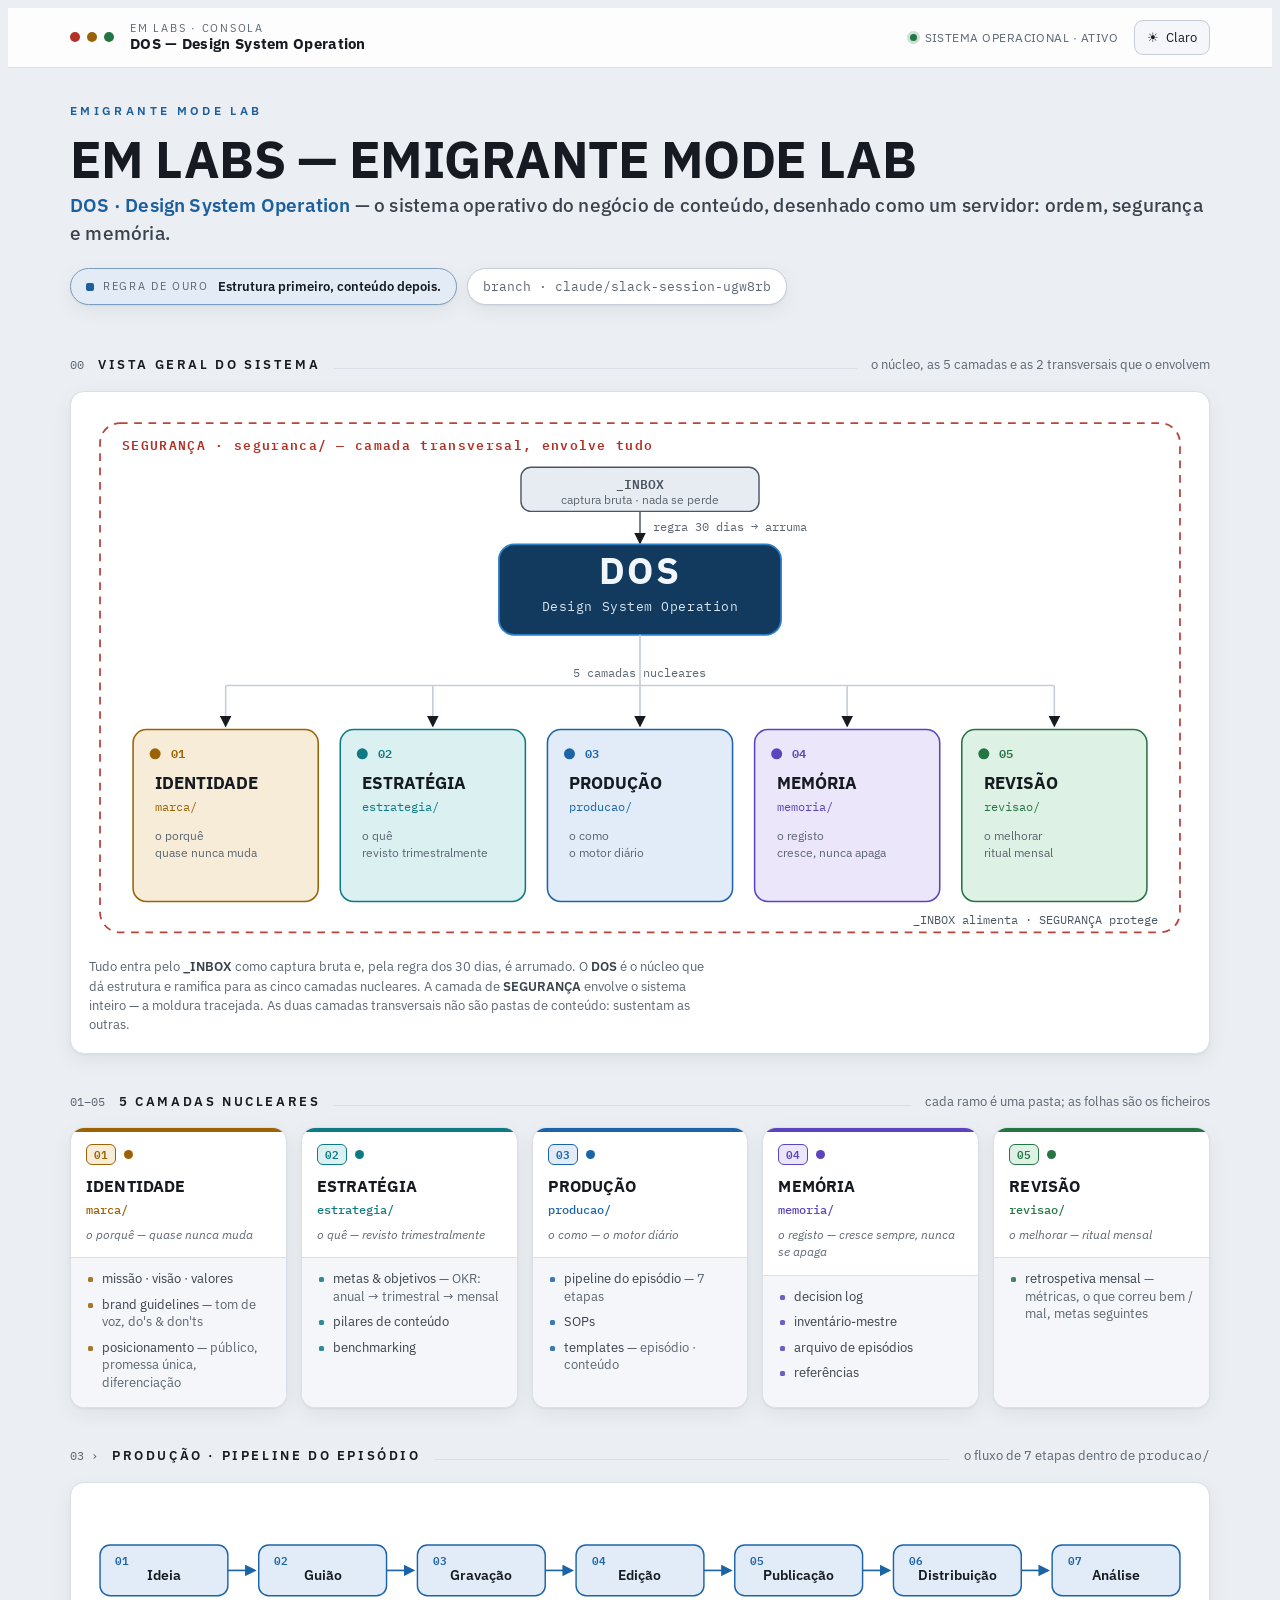
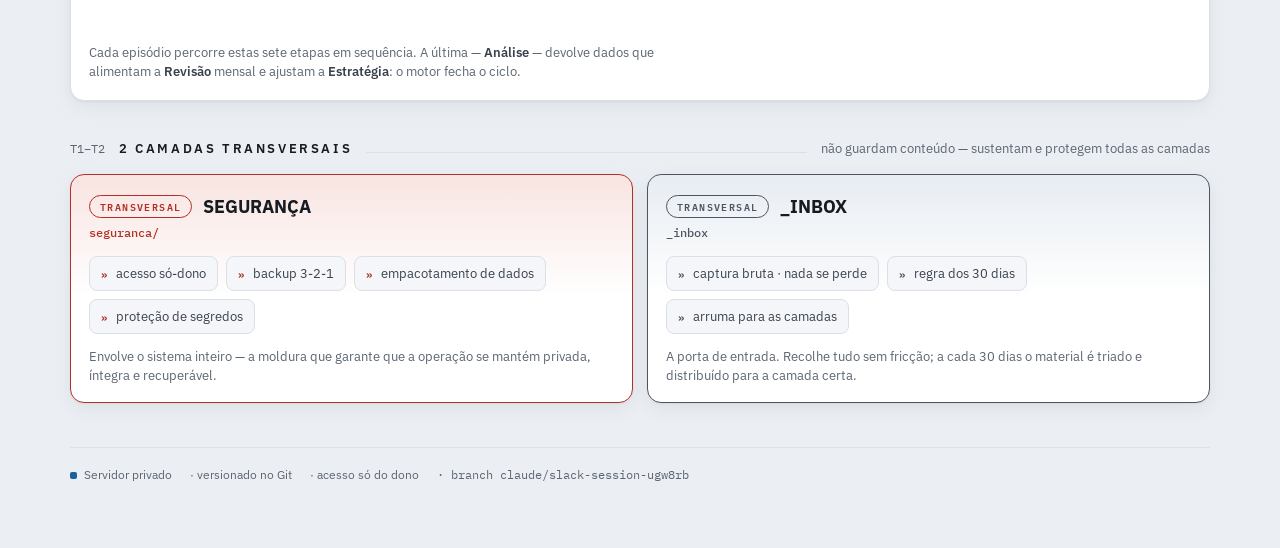
==== mapa/em-labs-dos.html @ 08901fae "Mapa visual da arquitetura DOS (EM LABS) em mapa/em-labs-dos.html Adiciona o mapa de arquitetura do " ====
<!doctype html>
<html lang="pt-PT">
<head>
<meta charset="utf-8">
<meta name="viewport" content="width=device-width,initial-scale=1">
<title>EM LABS · Mapa DOS</title>
<meta name="description" content="Mapa visual de arquitetura do sistema operativo de conteúdo EMIGRANTE MODE LAB — o DOS e as suas 7 camadas." />
<style>
  @import url('https://fonts.googleapis.com/css2?family=IBM+Plex+Sans:wght@400;500;600;700&family=IBM+Plex+Mono:wght@400;500;600&display=swap');

  /* ---------- TOKENS · LIGHT (base) ---------- */
  :root{
    --bg:#EBEEF3;
    --surface:#FFFFFF;
    --surface-2:#F4F6F9;
    --ink:#161B22;
    --ink-soft:#3A424D;
    --muted:#5C6672;
    --hair:#DBE0E8;
    --hair-strong:#C6CDD8;
    --accent:#1C5F9E;
    --accent-soft:#E3ECF6;

    --core-fill:#123A5E;
    --core-ink:#F1F6FC;
    --core-glow:#2C7FC4;

    --ok:#257544;
    --warn:#9A6207;
    --crit:#B23025;

    /* layer solids (legible on light surface) */
    --l1:#9C6206; --l1-soft:#F6ECD8;   /* IDENTIDADE  amber  */
    --l2:#0E7A83; --l2-soft:#DAF0F1;   /* ESTRATÉGIA  teal   */
    --l3:#1C64A8; --l3-soft:#E1ECF8;   /* PRODUÇÃO    blue   */
    --l4:#5B44BD; --l4-soft:#EBE6FA;   /* MEMÓRIA     indigo */
    --l5:#257544; --l5-soft:#DEF1E5;   /* REVISÃO     green  */
    --tS:#B23025; --tS-soft:#F8E4E1;   /* SEGURANÇA   rose   */
    --tI:#4C5663; --tI-soft:#E7ECF2;   /* _INBOX      slate  */

    --shadow:0 1px 2px rgba(18,28,42,.06), 0 6px 20px rgba(18,28,42,.06);
    --shadow-lift:0 2px 6px rgba(18,28,42,.10), 0 18px 40px rgba(18,28,42,.12);
    --radius:14px;
  }
  /* ---------- TOKENS · DARK (system) ---------- */
  @media (prefers-color-scheme:dark){
    :root:not([data-theme="light"]){
      --bg:#0C0F14;
      --surface:#151A21;
      --surface-2:#1B212A;
      --ink:#E7ECF3;
      --ink-soft:#C2CAD5;
      --muted:#8B95A3;
      --hair:#28303B;
      --hair-strong:#38424F;
      --accent:#5AA0E0;
      --accent-soft:#17293C;

      --core-fill:#0F2A44;
      --core-ink:#EAF3FB;
      --core-glow:#4E9BDD;

      --ok:#5DC97C;
      --warn:#E3A44A;
      --crit:#F0796B;

      --l1:#E3A44A; --l1-soft:#332818;
      --l2:#3FBFC9; --l2-soft:#12312F;
      --l3:#6BA6EE; --l3-soft:#152840;
      --l4:#A78BEF; --l4-soft:#221D3A;
      --l5:#5DC97C; --l5-soft:#143020;
      --tS:#F0796B; --tS-soft:#331E1B;
      --tI:#9BA6B4; --tI-soft:#1E252F;

      --shadow:0 1px 2px rgba(0,0,0,.4), 0 8px 24px rgba(0,0,0,.4);
      --shadow-lift:0 2px 8px rgba(0,0,0,.5), 0 20px 44px rgba(0,0,0,.55);
    }
  }
  /* ---------- TOKENS · DARK (explicit toggle) ---------- */
  :root[data-theme="dark"]{
    --bg:#0C0F14;
    --surface:#151A21;
    --surface-2:#1B212A;
    --ink:#E7ECF3;
    --ink-soft:#C2CAD5;
    --muted:#8B95A3;
    --hair:#28303B;
    --hair-strong:#38424F;
    --accent:#5AA0E0;
    --accent-soft:#17293C;

    --core-fill:#0F2A44;
    --core-ink:#EAF3FB;
    --core-glow:#4E9BDD;

    --ok:#5DC97C;
    --warn:#E3A44A;
    --crit:#F0796B;

    --l1:#E3A44A; --l1-soft:#332818;
    --l2:#3FBFC9; --l2-soft:#12312F;
    --l3:#6BA6EE; --l3-soft:#152840;
    --l4:#A78BEF; --l4-soft:#221D3A;
    --l5:#5DC97C; --l5-soft:#143020;
    --tS:#F0796B; --tS-soft:#331E1B;
    --tI:#9BA6B4; --tI-soft:#1E252F;

    --shadow:0 1px 2px rgba(0,0,0,.4), 0 8px 24px rgba(0,0,0,.4);
    --shadow-lift:0 2px 8px rgba(0,0,0,.5), 0 20px 44px rgba(0,0,0,.55);
  }

  *{box-sizing:border-box}
  body{
    background:var(--bg);
    color:var(--ink);
    font-family:"IBM Plex Sans",-apple-system,BlinkMacSystemFont,"Segoe UI",Roboto,sans-serif;
    line-height:1.5;
    -webkit-font-smoothing:antialiased;
  }
  .mono{font-family:"IBM Plex Mono",ui-monospace,"SFMono-Regular",Menlo,Consolas,monospace}

  .wrap{max-width:1180px;margin:0 auto;padding-inline:20px;padding-block:0 56px}

  /* ---------- Console header ---------- */
  header.console{
    position:sticky;top:env(safe-area-inset-top,0px);z-index:20;
    background:color-mix(in srgb,var(--surface) 88%,transparent);
    backdrop-filter:blur(10px);
    border-bottom:1px solid var(--hair);
  }
  .console-inner{max-width:1180px;margin:0 auto;padding:12px 20px;
    display:flex;align-items:center;gap:16px;flex-wrap:wrap}
  .lamp{display:flex;gap:7px;align-items:center}
  .lamp i{width:10px;height:10px;border-radius:50%;display:block}
  .lamp .a{background:var(--crit)} .lamp .b{background:var(--warn)} .lamp .c{background:var(--ok)}
  .brandline{display:flex;flex-direction:column;line-height:1.15;min-width:0}
  .brandline .k{font-size:11px;letter-spacing:.16em;color:var(--muted);text-transform:uppercase}
  .brandline .n{font-weight:700;font-size:15px;letter-spacing:.02em}
  .spacer{flex:1 1 auto}
  .status{display:flex;align-items:center;gap:8px;font-size:11.5px;color:var(--muted);letter-spacing:.04em}
  .status .dot{width:7px;height:7px;border-radius:50%;background:var(--ok);box-shadow:0 0 0 3px color-mix(in srgb,var(--ok) 22%,transparent)}
  .toggle{
    appearance:none;border:1px solid var(--hair-strong);background:var(--surface-2);
    color:var(--ink);border-radius:9px;padding:7px 12px;font:inherit;font-size:12.5px;
    cursor:pointer;display:inline-flex;align-items:center;gap:7px;
  }
  .toggle:hover{border-color:var(--accent)}
  .toggle:focus-visible{outline:2px solid var(--accent);outline-offset:2px}

  /* ---------- Hero title block ---------- */
  .hero{padding-block:34px 12px}
  .eyebrow{font-size:12px;letter-spacing:.28em;text-transform:uppercase;color:var(--accent);font-weight:600}
  h1{font-size:clamp(30px,5vw,52px);line-height:1.02;margin:12px 0 6px;letter-spacing:-.01em;text-wrap:balance;font-weight:700}
  .sub{font-size:clamp(15px,2.2vw,19px);color:var(--ink-soft);font-weight:500;letter-spacing:.01em}
  .sub b{color:var(--accent);font-weight:600}
  .taglist{display:flex;flex-wrap:wrap;gap:10px;margin-top:20px;align-items:center}
  .pill{
    display:inline-flex;align-items:center;gap:9px;
    border:1px solid var(--hair-strong);background:var(--surface);
    border-radius:999px;padding:8px 15px;font-size:13px;box-shadow:var(--shadow);
  }
  .pill.rule{border-color:color-mix(in srgb,var(--accent) 45%,var(--hair-strong));background:var(--accent-soft)}
  .pill.rule b{font-weight:600}
  .pill .lead{font-size:10.5px;letter-spacing:.16em;text-transform:uppercase;color:var(--muted)}
  .pill .key{width:8px;height:8px;border-radius:2px;background:var(--accent)}
  .pill.branch{color:var(--muted)}

  /* ---------- Section scaffolding ---------- */
  section{margin-top:38px}
  .sec-head{display:flex;align-items:baseline;gap:14px;margin-bottom:16px;flex-wrap:wrap}
  .sec-head h2{font-size:13px;letter-spacing:.2em;text-transform:uppercase;font-weight:600;margin:0}
  .sec-head .idx{font-size:12px;color:var(--muted)}
  .sec-head .rule-line{flex:1 1 120px;height:1px;background:var(--hair);min-width:40px}
  .sec-note{font-size:13px;color:var(--muted)}

  figure{margin:0}
  .panel{
    background:var(--surface);border:1px solid var(--hair);border-radius:var(--radius);
    box-shadow:var(--shadow);padding:18px;
  }
  .diagram-scroll{overflow-x:auto;overflow-y:hidden}
  .diagram-scroll svg{min-width:760px;width:100%;height:auto;display:block}
  figcaption{font-size:12.5px;color:var(--muted);margin-top:12px;line-height:1.55;max-width:78ch}
  figcaption b{color:var(--ink-soft);font-weight:600}

  /* ---------- Nuclear layer cards ---------- */
  .layers{display:grid;grid-template-columns:repeat(5,1fr);gap:14px}
  @media(max-width:1000px){.layers{grid-template-columns:repeat(2,1fr)}}
  @media(max-width:520px){.layers{grid-template-columns:1fr}}
  .lcard{
    position:relative;background:var(--surface);border:1px solid var(--hair);
    border-radius:var(--radius);box-shadow:var(--shadow);overflow:hidden;
    display:flex;flex-direction:column;
  }
  .lcard::before{content:"";position:absolute;inset:0 0 auto 0;height:4px;background:var(--lc)}
  .lcard .top{padding:16px 15px 12px}
  .lcard .badge{display:flex;align-items:center;gap:8px;margin-bottom:9px}
  .lcard .num{
    font-family:"IBM Plex Mono",monospace;font-size:11px;font-weight:600;
    color:var(--lc);border:1px solid var(--lc);border-radius:6px;padding:1px 7px;
    background:var(--lc-soft);
  }
  .lcard .dot{width:9px;height:9px;border-radius:50%;background:var(--lc)}
  .lcard h3{margin:0;font-size:16px;font-weight:700;letter-spacing:.01em}
  .lcard .path{font-size:11.5px;color:var(--lc);font-weight:500;margin-top:3px}
  .lcard .role{font-size:12px;color:var(--muted);font-style:italic;margin-top:8px;line-height:1.45}
  .lcard ul{
    list-style:none;margin:2px 0 0;padding:12px 15px 16px;border-top:1px solid var(--hair);
    background:var(--surface-2);display:flex;flex-direction:column;gap:8px;flex:1;
  }
  .lcard li{font-size:12.5px;color:var(--ink-soft);position:relative;padding-left:16px;line-height:1.4}
  .lcard li::before{content:"";position:absolute;left:2px;top:7px;width:5px;height:5px;border-radius:1.5px;
    background:var(--lc);opacity:.85}
  .lcard li span{color:var(--muted)}

  /* ---------- Transversal cards ---------- */
  .trans{display:grid;grid-template-columns:1fr 1fr;gap:14px}
  @media(max-width:760px){.trans{grid-template-columns:1fr}}
  .tcard{
    position:relative;background:var(--surface);border:1px solid var(--tc);
    border-radius:var(--radius);box-shadow:var(--shadow);padding:18px;
    background-image:linear-gradient(180deg,var(--tc-soft),transparent 120px);
  }
  .tcard .thead{display:flex;align-items:center;gap:11px;margin-bottom:4px;flex-wrap:wrap}
  .tcard .tflag{
    font-family:"IBM Plex Mono",monospace;font-size:10px;letter-spacing:.14em;text-transform:uppercase;
    color:var(--tc);border:1px solid var(--tc);border-radius:999px;padding:3px 10px;font-weight:600;
  }
  .tcard h3{margin:0;font-size:18px;font-weight:700}
  .tcard .path{font-size:12px;color:var(--tc);font-weight:500}
  .tcard .chips{display:flex;flex-wrap:wrap;gap:8px;margin-top:14px}
  .tcard .chip{
    font-size:12.5px;background:var(--surface-2);border:1px solid var(--hair);
    border-radius:8px;padding:7px 11px;color:var(--ink-soft);display:flex;gap:8px;align-items:center;
  }
  .tcard .chip b{color:var(--tc);font-family:"IBM Plex Mono",monospace;font-size:11px;font-weight:600}
  .tcard .note{margin-top:13px;font-size:12.5px;color:var(--muted);line-height:1.5}

  /* ---------- Footer ---------- */
  footer{margin-top:44px;padding-top:18px;border-top:1px solid var(--hair);
    display:flex;flex-wrap:wrap;gap:10px 18px;align-items:center;
    font-size:12px;color:var(--muted)}
  footer .fitem{display:inline-flex;align-items:center;gap:7px}
  footer .fsq{width:7px;height:7px;border-radius:2px;background:var(--accent)}

  @media (prefers-reduced-motion:no-preference){
    .toggle{transition:border-color .18s ease}
    .lcard,.tcard,.pill{transition:box-shadow .2s ease,transform .2s ease}
    .lcard:hover{box-shadow:var(--shadow-lift)}
  }
</style>
</head>
<body>

<header class="console">
  <div class="console-inner">
    <span class="lamp" aria-hidden="true"><i class="a"></i><i class="b"></i><i class="c"></i></span>
    <div class="brandline">
      <span class="k">EM LABS · Consola</span>
      <span class="n">DOS — Design System Operation</span>
    </div>
    <span class="spacer"></span>
    <span class="status"><span class="dot" aria-hidden="true"></span>SISTEMA OPERACIONAL · ATIVO</span>
    <button class="toggle" id="themeBtn" type="button" aria-label="Alternar tema claro/escuro">
      <span id="themeIcon" aria-hidden="true">◐</span><span id="themeLabel">Tema</span>
    </button>
  </div>
</header>

<div class="wrap">

  <div class="hero">
    <div class="eyebrow">EMIGRANTE MODE LAB</div>
    <h1>EM LABS — EMIGRANTE MODE LAB</h1>
    <div class="sub"><b>DOS · Design System Operation</b> — o sistema operativo do negócio de conteúdo, desenhado como um servidor: ordem, segurança e memória.</div>
    <div class="taglist">
      <span class="pill rule"><span class="key" aria-hidden="true"></span><span class="lead">Regra de ouro</span><b>Estrutura primeiro, conteúdo depois.</b></span>
      <span class="pill branch mono">branch · claude/slack-session-ugw8rb</span>
    </div>
  </div>

  <!-- ============ HERO DIAGRAM: overview ============ -->
  <section aria-labelledby="ov">
    <div class="sec-head">
      <span class="idx mono">00</span>
      <h2 id="ov">Vista geral do sistema</h2>
      <span class="rule-line" aria-hidden="true"></span>
      <span class="sec-note">o núcleo, as 5 camadas e as 2 transversais que o envolvem</span>
    </div>
    <figure class="panel">
      <div class="diagram-scroll">
        <svg viewBox="0 0 1000 486" role="img" aria-label="O DOS ao centro recebe do _INBOX e ramifica para cinco camadas nucleares — Identidade, Estratégia, Produção, Memória e Revisão — tudo dentro da moldura da camada de Segurança.">
          <defs>
            <marker id="ah" viewBox="0 0 10 10" refX="8" refY="5" markerWidth="7" markerHeight="7" orient="auto-start-reverse">
              <path d="M0,0 L10,5 L0,10 z" fill="currentColor"/>
            </marker>
          </defs>

          <!-- SEGURANÇA frame (transversal) -->
          <rect x="10" y="12" width="980" height="462" rx="18" fill="none"
                stroke="var(--tS)" stroke-width="1.6" stroke-dasharray="7 6" opacity="0.9"/>
          <text x="30" y="36" class="mono" fill="var(--tS)" font-size="12" font-weight="600" letter-spacing="1.2">
            SEGURANÇA · seguranca/ — camada transversal, envolve tudo</text>
          <text x="970" y="466" text-anchor="end" class="mono" fill="var(--tI)" font-size="11">
            _INBOX alimenta · SEGURANÇA protege</text>

          <!-- _INBOX intake -->
          <g>
            <rect x="392" y="52" width="216" height="40" rx="9" fill="var(--tI-soft)" stroke="var(--tI)" stroke-width="1.3"/>
            <text x="500" y="72" text-anchor="middle" class="mono" fill="var(--tI)" font-size="12" font-weight="600">_INBOX</text>
            <text x="500" y="85" text-anchor="middle" fill="var(--muted)" font-size="10.5">captura bruta · nada se perde</text>
          </g>

          <!-- arrow inbox -> DOS -->
          <g color="var(--muted)">
            <line x1="500" y1="92" x2="500" y2="120" stroke="currentColor" stroke-width="1.5" marker-end="url(#ah)"/>
          </g>
          <text x="512" y="110" fill="var(--muted)" font-size="10.5" class="mono">regra 30 dias → arruma</text>

          <!-- DOS core -->
          <g>
            <rect x="372" y="122" width="256" height="82" rx="14" fill="var(--core-fill)" stroke="var(--core-glow)" stroke-width="1.6"/>
            <text x="500" y="158" text-anchor="middle" fill="var(--core-ink)" font-size="34" font-weight="700" letter-spacing="2">DOS</text>
            <text x="500" y="182" text-anchor="middle" fill="var(--core-ink)" font-size="12" opacity="0.9" class="mono" letter-spacing=".5">Design System Operation</text>
          </g>

          <!-- core -> rail -->
          <g color="var(--hair-strong)">
            <line x1="500" y1="204" x2="500" y2="250" stroke="currentColor" stroke-width="1.5"/>
            <line x1="124" y1="250" x2="876" y2="250" stroke="currentColor" stroke-width="1.5"/>
            <line x1="124" y1="250" x2="124" y2="286" stroke="currentColor" stroke-width="1.5" marker-end="url(#ah)"/>
            <line x1="312" y1="250" x2="312" y2="286" stroke="currentColor" stroke-width="1.5" marker-end="url(#ah)"/>
            <line x1="500" y1="250" x2="500" y2="286" stroke="currentColor" stroke-width="1.5" marker-end="url(#ah)"/>
            <line x1="688" y1="250" x2="688" y2="286" stroke="currentColor" stroke-width="1.5" marker-end="url(#ah)"/>
            <line x1="876" y1="250" x2="876" y2="286" stroke="currentColor" stroke-width="1.5" marker-end="url(#ah)"/>
          </g>
          <text x="500" y="242" text-anchor="middle" fill="var(--muted)" font-size="10.5" class="mono">5 camadas nucleares</text>

          <!-- layer nodes -->
          <!-- node template: center x, left = center-84, w=168 -->
          <g>
            <!-- 1 IDENTIDADE -->
            <rect x="40" y="290" width="168" height="156" rx="12" fill="var(--l1-soft)" stroke="var(--l1)" stroke-width="1.4"/>
            <circle cx="60" cy="312" r="5" fill="var(--l1)"/>
            <text x="74" y="316" class="mono" fill="var(--l1)" font-size="11" font-weight="600">01</text>
            <text x="60" y="344" fill="var(--ink)" font-size="15" font-weight="700">IDENTIDADE</text>
            <text x="60" y="364" class="mono" fill="var(--l1)" font-size="11">marca/</text>
            <text x="60" y="390" fill="var(--muted)" font-size="11">o porquê</text>
            <text x="60" y="406" fill="var(--muted)" font-size="10.5">quase nunca muda</text>

            <!-- 2 ESTRATÉGIA -->
            <rect x="228" y="290" width="168" height="156" rx="12" fill="var(--l2-soft)" stroke="var(--l2)" stroke-width="1.4"/>
            <circle cx="248" cy="312" r="5" fill="var(--l2)"/>
            <text x="262" y="316" class="mono" fill="var(--l2)" font-size="11" font-weight="600">02</text>
            <text x="248" y="344" fill="var(--ink)" font-size="15" font-weight="700">ESTRATÉGIA</text>
            <text x="248" y="364" class="mono" fill="var(--l2)" font-size="11">estrategia/</text>
            <text x="248" y="390" fill="var(--muted)" font-size="11">o quê</text>
            <text x="248" y="406" fill="var(--muted)" font-size="10.5">revisto trimestralmente</text>

            <!-- 3 PRODUÇÃO -->
            <rect x="416" y="290" width="168" height="156" rx="12" fill="var(--l3-soft)" stroke="var(--l3)" stroke-width="1.4"/>
            <circle cx="436" cy="312" r="5" fill="var(--l3)"/>
            <text x="450" y="316" class="mono" fill="var(--l3)" font-size="11" font-weight="600">03</text>
            <text x="436" y="344" fill="var(--ink)" font-size="15" font-weight="700">PRODUÇÃO</text>
            <text x="436" y="364" class="mono" fill="var(--l3)" font-size="11">producao/</text>
            <text x="436" y="390" fill="var(--muted)" font-size="11">o como</text>
            <text x="436" y="406" fill="var(--muted)" font-size="10.5">o motor diário</text>

            <!-- 4 MEMÓRIA -->
            <rect x="604" y="290" width="168" height="156" rx="12" fill="var(--l4-soft)" stroke="var(--l4)" stroke-width="1.4"/>
            <circle cx="624" cy="312" r="5" fill="var(--l4)"/>
            <text x="638" y="316" class="mono" fill="var(--l4)" font-size="11" font-weight="600">04</text>
            <text x="624" y="344" fill="var(--ink)" font-size="15" font-weight="700">MEMÓRIA</text>
            <text x="624" y="364" class="mono" fill="var(--l4)" font-size="11">memoria/</text>
            <text x="624" y="390" fill="var(--muted)" font-size="11">o registo</text>
            <text x="624" y="406" fill="var(--muted)" font-size="10.5">cresce, nunca apaga</text>

            <!-- 5 REVISÃO -->
            <rect x="792" y="290" width="168" height="156" rx="12" fill="var(--l5-soft)" stroke="var(--l5)" stroke-width="1.4"/>
            <circle cx="812" cy="312" r="5" fill="var(--l5)"/>
            <text x="826" y="316" class="mono" fill="var(--l5)" font-size="11" font-weight="600">05</text>
            <text x="812" y="344" fill="var(--ink)" font-size="15" font-weight="700">REVISÃO</text>
            <text x="812" y="364" class="mono" fill="var(--l5)" font-size="11">revisao/</text>
            <text x="812" y="390" fill="var(--muted)" font-size="11">o melhorar</text>
            <text x="812" y="406" fill="var(--muted)" font-size="10.5">ritual mensal</text>
          </g>
        </svg>
      </div>
      <figcaption>Tudo entra pelo <b>_INBOX</b> como captura bruta e, pela regra dos 30 dias, é arrumado. O <b>DOS</b> é o núcleo que dá estrutura e ramifica para as cinco camadas nucleares. A camada de <b>SEGURANÇA</b> envolve o sistema inteiro — a moldura tracejada. As duas camadas transversais não são pastas de conteúdo: sustentam as outras.</figcaption>
    </figure>
  </section>

  <!-- ============ 5 NUCLEAR LAYERS ============ -->
  <section aria-labelledby="nuc">
    <div class="sec-head">
      <span class="idx mono">01–05</span>
      <h2 id="nuc">5 camadas nucleares</h2>
      <span class="rule-line" aria-hidden="true"></span>
      <span class="sec-note">cada ramo é uma pasta; as folhas são os ficheiros</span>
    </div>
    <div class="layers">
      <article class="lcard" style="--lc:var(--l1);--lc-soft:var(--l1-soft)">
        <div class="top">
          <div class="badge"><span class="num">01</span><span class="dot" aria-hidden="true"></span></div>
          <h3>IDENTIDADE</h3>
          <div class="path mono">marca/</div>
          <div class="role">o porquê — quase nunca muda</div>
        </div>
        <ul>
          <li>missão · visão · valores</li>
          <li>brand guidelines <span>— tom de voz, do's &amp; don'ts</span></li>
          <li>posicionamento <span>— público, promessa única, diferenciação</span></li>
        </ul>
      </article>

      <article class="lcard" style="--lc:var(--l2);--lc-soft:var(--l2-soft)">
        <div class="top">
          <div class="badge"><span class="num">02</span><span class="dot" aria-hidden="true"></span></div>
          <h3>ESTRATÉGIA</h3>
          <div class="path mono">estrategia/</div>
          <div class="role">o quê — revisto trimestralmente</div>
        </div>
        <ul>
          <li>metas &amp; objetivos <span>— OKR: anual → trimestral → mensal</span></li>
          <li>pilares de conteúdo</li>
          <li>benchmarking</li>
        </ul>
      </article>

      <article class="lcard" style="--lc:var(--l3);--lc-soft:var(--l3-soft)">
        <div class="top">
          <div class="badge"><span class="num">03</span><span class="dot" aria-hidden="true"></span></div>
          <h3>PRODUÇÃO</h3>
          <div class="path mono">producao/</div>
          <div class="role">o como — o motor diário</div>
        </div>
        <ul>
          <li>pipeline do episódio <span>— 7 etapas</span></li>
          <li>SOPs</li>
          <li>templates <span>— episódio · conteúdo</span></li>
        </ul>
      </article>

      <article class="lcard" style="--lc:var(--l4);--lc-soft:var(--l4-soft)">
        <div class="top">
          <div class="badge"><span class="num">04</span><span class="dot" aria-hidden="true"></span></div>
          <h3>MEMÓRIA</h3>
          <div class="path mono">memoria/</div>
          <div class="role">o registo — cresce sempre, nunca se apaga</div>
        </div>
        <ul>
          <li>decision log</li>
          <li>inventário-mestre</li>
          <li>arquivo de episódios</li>
          <li>referências</li>
        </ul>
      </article>

      <article class="lcard" style="--lc:var(--l5);--lc-soft:var(--l5-soft)">
        <div class="top">
          <div class="badge"><span class="num">05</span><span class="dot" aria-hidden="true"></span></div>
          <h3>REVISÃO</h3>
          <div class="path mono">revisao/</div>
          <div class="role">o melhorar — ritual mensal</div>
        </div>
        <ul>
          <li>retrospetiva mensal <span>— métricas, o que correu bem / mal, metas seguintes</span></li>
        </ul>
      </article>
    </div>
  </section>

  <!-- ============ PIPELINE SUB-FLOW (under PRODUÇÃO) ============ -->
  <section aria-labelledby="pipe">
    <div class="sec-head">
      <span class="idx mono">03 ›</span>
      <h2 id="pipe">Produção · pipeline do episódio</h2>
      <span class="rule-line" aria-hidden="true"></span>
      <span class="sec-note">o fluxo de 7 etapas dentro de <span class="mono">producao/</span></span>
    </div>
    <figure class="panel">
      <div class="diagram-scroll">
        <svg viewBox="0 0 1000 118" role="img" aria-label="Pipeline do episódio em sete etapas: Ideia, Guião, Gravação, Edição, Publicação, Distribuição e Análise.">
          <defs>
            <marker id="ah2" viewBox="0 0 10 10" refX="8" refY="5" markerWidth="7" markerHeight="7" orient="auto">
              <path d="M0,0 L10,5 L0,10 z" fill="var(--l3)"/>
            </marker>
          </defs>
          <!-- 7 boxes, w=116, left starts: 10,154,298,442,586,730,874 -->
          <g font-family="IBM Plex Sans, sans-serif">
            <!-- boxes -->
            <g>
              <rect x="10"  y="40" width="116" height="46" rx="9" fill="var(--l3-soft)" stroke="var(--l3)" stroke-width="1.3"/>
              <rect x="154" y="40" width="116" height="46" rx="9" fill="var(--l3-soft)" stroke="var(--l3)" stroke-width="1.3"/>
              <rect x="298" y="40" width="116" height="46" rx="9" fill="var(--l3-soft)" stroke="var(--l3)" stroke-width="1.3"/>
              <rect x="442" y="40" width="116" height="46" rx="9" fill="var(--l3-soft)" stroke="var(--l3)" stroke-width="1.3"/>
              <rect x="586" y="40" width="116" height="46" rx="9" fill="var(--l3-soft)" stroke="var(--l3)" stroke-width="1.3"/>
              <rect x="730" y="40" width="116" height="46" rx="9" fill="var(--l3-soft)" stroke="var(--l3)" stroke-width="1.3"/>
              <rect x="874" y="40" width="116" height="46" rx="9" fill="var(--l3-soft)" stroke="var(--l3)" stroke-width="1.3"/>
            </g>
            <!-- numbers -->
            <g class="mono" fill="var(--l3)" font-size="10" font-weight="600">
              <text x="24" y="58">01</text><text x="168" y="58">02</text><text x="312" y="58">03</text>
              <text x="456" y="58">04</text><text x="600" y="58">05</text><text x="744" y="58">06</text><text x="888" y="58">07</text>
            </g>
            <!-- labels -->
            <g fill="var(--ink)" font-size="13" font-weight="600" text-anchor="middle">
              <text x="68"  y="72">Ideia</text>
              <text x="212" y="72">Guião</text>
              <text x="356" y="72">Gravação</text>
              <text x="500" y="72">Edição</text>
              <text x="644" y="72">Publicação</text>
              <text x="788" y="72">Distribuição</text>
              <text x="932" y="72">Análise</text>
            </g>
            <!-- arrows between -->
            <g stroke="var(--l3)" stroke-width="1.5">
              <line x1="126" y1="63" x2="150" y2="63" marker-end="url(#ah2)"/>
              <line x1="270" y1="63" x2="294" y2="63" marker-end="url(#ah2)"/>
              <line x1="414" y1="63" x2="438" y2="63" marker-end="url(#ah2)"/>
              <line x1="558" y1="63" x2="582" y2="63" marker-end="url(#ah2)"/>
              <line x1="702" y1="63" x2="726" y2="63" marker-end="url(#ah2)"/>
              <line x1="846" y1="63" x2="870" y2="63" marker-end="url(#ah2)"/>
            </g>
          </g>
        </svg>
      </div>
      <figcaption>Cada episódio percorre estas sete etapas em sequência. A última — <b>Análise</b> — devolve dados que alimentam a <b>Revisão</b> mensal e ajustam a <b>Estratégia</b>: o motor fecha o ciclo.</figcaption>
    </figure>
  </section>

  <!-- ============ 2 TRANSVERSAL LAYERS ============ -->
  <section aria-labelledby="tr">
    <div class="sec-head">
      <span class="idx mono">T1–T2</span>
      <h2 id="tr">2 camadas transversais</h2>
      <span class="rule-line" aria-hidden="true"></span>
      <span class="sec-note">não guardam conteúdo — sustentam e protegem todas as camadas</span>
    </div>
    <div class="trans">
      <article class="tcard" style="--tc:var(--tS);--tc-soft:var(--tS-soft)">
        <div class="thead">
          <span class="tflag">Transversal</span>
          <h3>SEGURANÇA</h3>
        </div>
        <div class="path mono">seguranca/</div>
        <div class="chips">
          <span class="chip"><b>»</b>acesso só-dono</span>
          <span class="chip"><b>»</b>backup 3-2-1</span>
          <span class="chip"><b>»</b>empacotamento de dados</span>
          <span class="chip"><b>»</b>proteção de segredos</span>
        </div>
        <div class="note">Envolve o sistema inteiro — a moldura que garante que a operação se mantém privada, íntegra e recuperável.</div>
      </article>

      <article class="tcard" style="--tc:var(--tI);--tc-soft:var(--tI-soft)">
        <div class="thead">
          <span class="tflag">Transversal</span>
          <h3>_INBOX</h3>
        </div>
        <div class="path mono">_inbox</div>
        <div class="chips">
          <span class="chip"><b>»</b>captura bruta · nada se perde</span>
          <span class="chip"><b>»</b>regra dos 30 dias</span>
          <span class="chip"><b>»</b>arruma para as camadas</span>
        </div>
        <div class="note">A porta de entrada. Recolhe tudo sem fricção; a cada 30 dias o material é triado e distribuído para a camada certa.</div>
      </article>
    </div>
  </section>

  <footer>
    <span class="fitem"><span class="fsq" aria-hidden="true"></span>Servidor privado</span>
    <span class="fitem">· versionado no Git</span>
    <span class="fitem">· acesso só do dono</span>
    <span class="fitem mono">· branch claude/slack-session-ugw8rb</span>
  </footer>

</div>

<script>
(function(){
  var root=document.documentElement;
  var btn=document.getElementById('themeBtn');
  var icon=document.getElementById('themeIcon');
  var label=document.getElementById('themeLabel');
  function systemDark(){return window.matchMedia&&window.matchMedia('(prefers-color-scheme:dark)').matches;}
  function current(){
    var t=root.getAttribute('data-theme');
    if(t==='dark'||t==='light')return t;
    return systemDark()?'dark':'light';
  }
  function render(){
    var d=current()==='dark';
    icon.textContent=d?'☾':'☀';
    label.textContent=d?'Escuro':'Claro';
    btn.setAttribute('aria-pressed',String(d));
  }
  try{
    var saved=localStorage.getItem('emlabs-theme');
    if(saved==='dark'||saved==='light')root.setAttribute('data-theme',saved);
  }catch(e){}
  render();
  btn.addEventListener('click',function(){
    var next=current()==='dark'?'light':'dark';
    root.setAttribute('data-theme',next);
    try{localStorage.setItem('emlabs-theme',next);}catch(e){}
    render();
  });
  if(window.matchMedia){
    try{window.matchMedia('(prefers-color-scheme:dark)').addEventListener('change',render);}catch(e){}
  }
})();
</script>
</body>
</html>
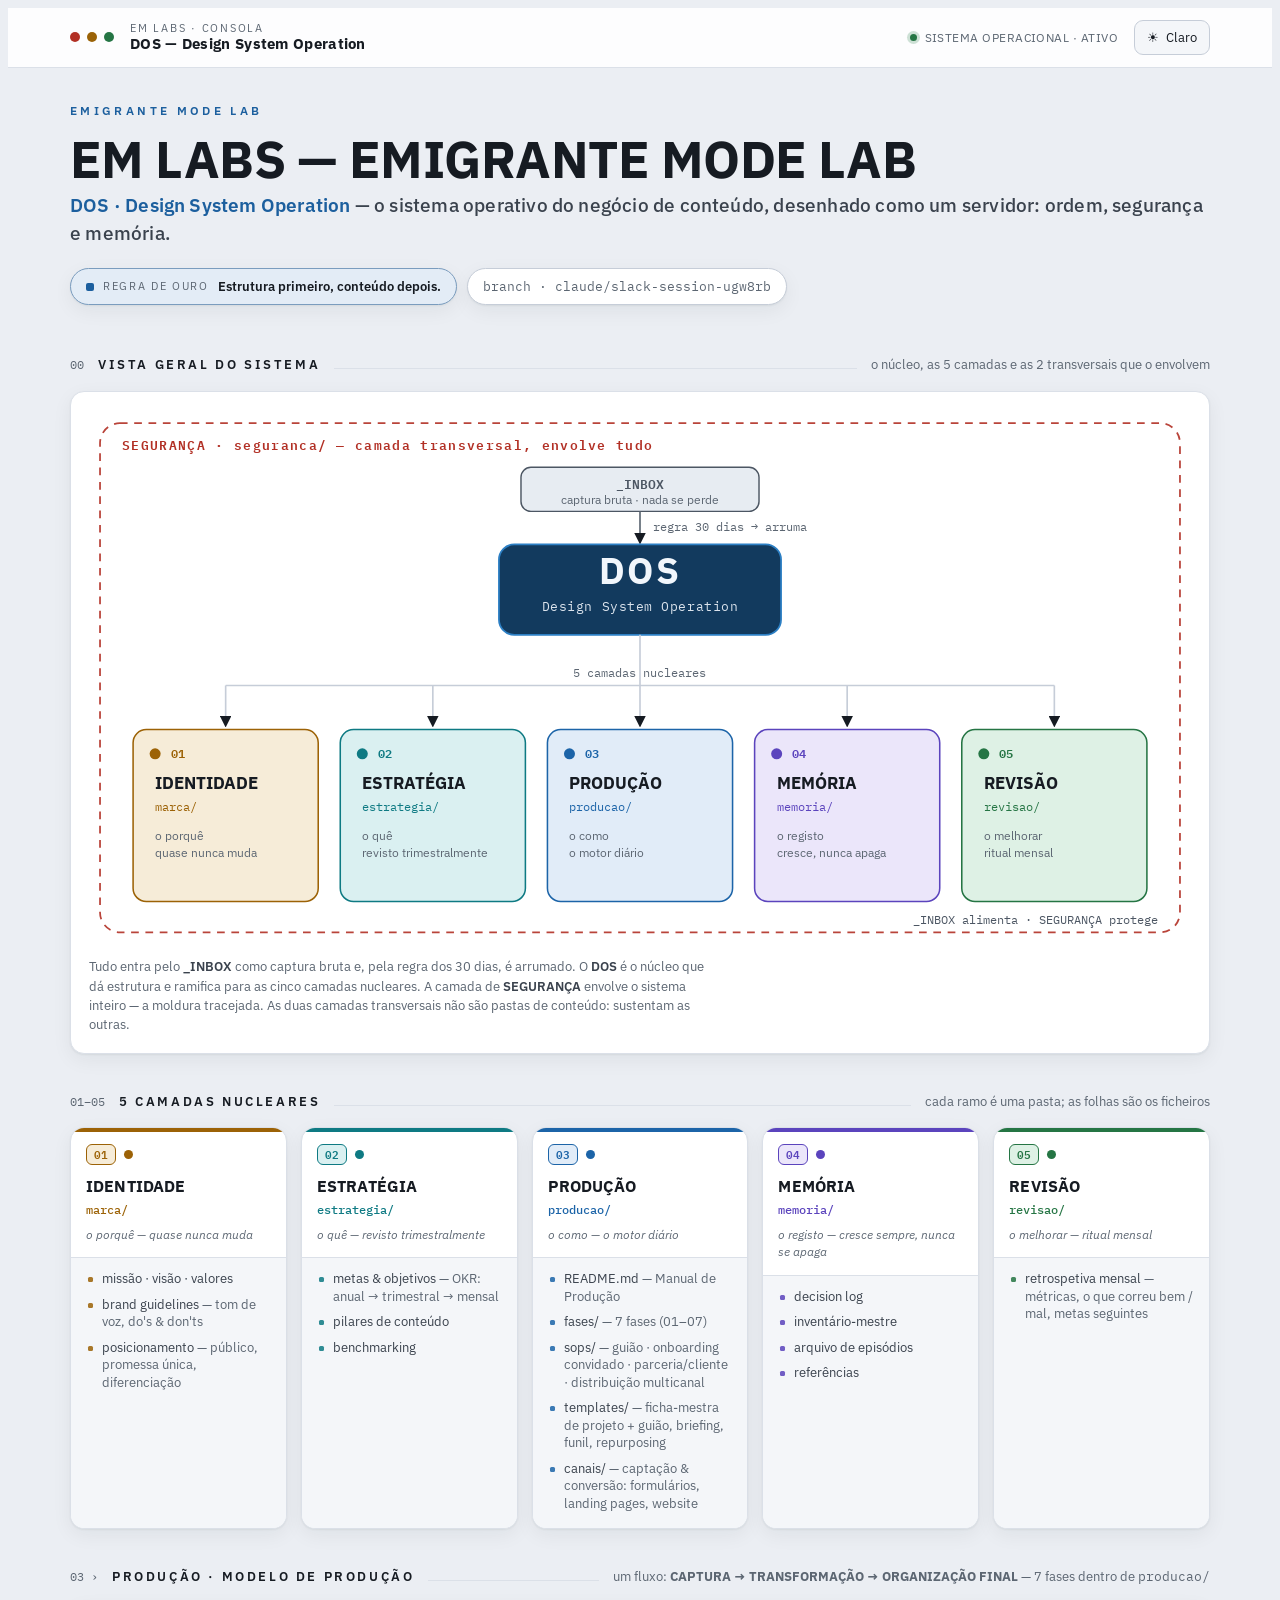
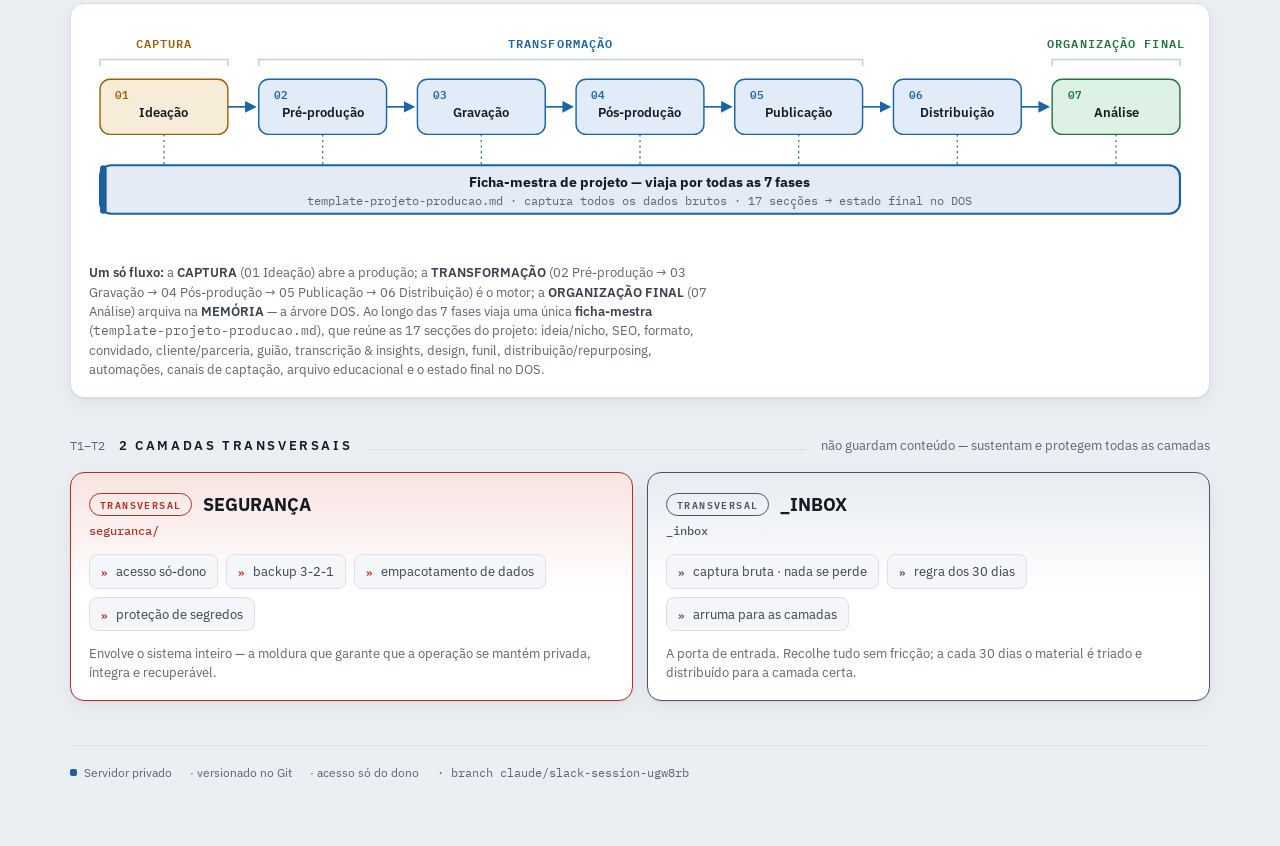
==== commit fbbca9a4: "Mapa DOS: profundidade da camada Produção (7 fases + ficha-mestra) Reflete o Modelo de Produção agor" ====
--- a/mapa/em-labs-dos.html
+++ b/mapa/em-labs-dos.html
@@ -435,9 +435,11 @@
           <div class="role">o como — o motor diário</div>
         </div>
         <ul>
-          <li>pipeline do episódio <span>— 7 etapas</span></li>
-          <li>SOPs</li>
-          <li>templates <span>— episódio · conteúdo</span></li>
+          <li>README.md <span>— Manual de Produção</span></li>
+          <li>fases/ <span>— 7 fases (01–07)</span></li>
+          <li>sops/ <span>— guião · onboarding convidado · parceria/cliente · distribuição multicanal</span></li>
+          <li>templates/ <span>— ficha-mestra de projeto + guião, briefing, funil, repurposing</span></li>
+          <li>canais/ <span>— captação &amp; conversão: formulários, landing pages, website</span></li>
         </ul>
       </article>
 
@@ -470,62 +472,100 @@
     </div>
   </section>
 
-  <!-- ============ PIPELINE SUB-FLOW (under PRODUÇÃO) ============ -->
+  <!-- ============ PRODUÇÃO · MODELO DE PRODUÇÃO (7 fases + ficha-mestra) ============ -->
   <section aria-labelledby="pipe">
     <div class="sec-head">
       <span class="idx mono">03 ›</span>
-      <h2 id="pipe">Produção · pipeline do episódio</h2>
+      <h2 id="pipe">Produção · modelo de produção</h2>
       <span class="rule-line" aria-hidden="true"></span>
-      <span class="sec-note">o fluxo de 7 etapas dentro de <span class="mono">producao/</span></span>
+      <span class="sec-note">um fluxo: <b>CAPTURA → TRANSFORMAÇÃO → ORGANIZAÇÃO FINAL</b> — 7 fases dentro de <span class="mono">producao/</span></span>
     </div>
     <figure class="panel">
       <div class="diagram-scroll">
-        <svg viewBox="0 0 1000 118" role="img" aria-label="Pipeline do episódio em sete etapas: Ideia, Guião, Gravação, Edição, Publicação, Distribuição e Análise.">
+        <svg viewBox="0 0 1000 208" role="img" aria-label="Modelo de produção: CAPTURA (01 Ideação) → TRANSFORMAÇÃO (02 Pré-produção, 03 Gravação, 04 Pós-produção, 05 Publicação, 06 Distribuição) → ORGANIZAÇÃO FINAL (07 Análise, que arquiva na Memória). Uma ficha-mestra de projeto viaja por todas as 7 fases.">
           <defs>
             <marker id="ah2" viewBox="0 0 10 10" refX="8" refY="5" markerWidth="7" markerHeight="7" orient="auto">
               <path d="M0,0 L10,5 L0,10 z" fill="var(--l3)"/>
             </marker>
           </defs>
-          <!-- 7 boxes, w=116, left starts: 10,154,298,442,586,730,874 -->
+          <!-- 7 phase boxes, w=116, left starts: 10,154,298,442,586,730,874 -->
           <g font-family="IBM Plex Sans, sans-serif">
-            <!-- boxes -->
+
+            <!-- ===== grouping band (brackets + labels) ===== -->
+            <g stroke="var(--hair-strong)" stroke-width="1.4" fill="none">
+              <!-- CAPTURA over 01 -->
+              <path d="M10,40 L10,34 L126,34 L126,40"/>
+              <!-- TRANSFORMAÇÃO over 02-06 -->
+              <path d="M154,40 L154,34 L702,34 L702,40"/>
+              <!-- ORGANIZAÇÃO FINAL over 07 -->
+              <path d="M874,40 L874,34 L990,34 L990,40"/>
+            </g>
+            <g class="mono" font-size="10.5" font-weight="600" letter-spacing="1" text-anchor="middle">
+              <text x="68"  y="24" fill="var(--l1)">CAPTURA</text>
+              <text x="428" y="24" fill="var(--l3)">TRANSFORMAÇÃO</text>
+              <text x="932" y="24" fill="var(--l5)">ORGANIZAÇÃO FINAL</text>
+            </g>
+
+            <!-- ===== phase boxes ===== -->
             <g>
-              <rect x="10"  y="40" width="116" height="46" rx="9" fill="var(--l3-soft)" stroke="var(--l3)" stroke-width="1.3"/>
-              <rect x="154" y="40" width="116" height="46" rx="9" fill="var(--l3-soft)" stroke="var(--l3)" stroke-width="1.3"/>
-              <rect x="298" y="40" width="116" height="46" rx="9" fill="var(--l3-soft)" stroke="var(--l3)" stroke-width="1.3"/>
-              <rect x="442" y="40" width="116" height="46" rx="9" fill="var(--l3-soft)" stroke="var(--l3)" stroke-width="1.3"/>
-              <rect x="586" y="40" width="116" height="46" rx="9" fill="var(--l3-soft)" stroke="var(--l3)" stroke-width="1.3"/>
-              <rect x="730" y="40" width="116" height="46" rx="9" fill="var(--l3-soft)" stroke="var(--l3)" stroke-width="1.3"/>
-              <rect x="874" y="40" width="116" height="46" rx="9" fill="var(--l3-soft)" stroke="var(--l3)" stroke-width="1.3"/>
+              <rect x="10"  y="52" width="116" height="50" rx="9" fill="var(--l1-soft)" stroke="var(--l1)" stroke-width="1.3"/>
+              <rect x="154" y="52" width="116" height="50" rx="9" fill="var(--l3-soft)" stroke="var(--l3)" stroke-width="1.3"/>
+              <rect x="298" y="52" width="116" height="50" rx="9" fill="var(--l3-soft)" stroke="var(--l3)" stroke-width="1.3"/>
+              <rect x="442" y="52" width="116" height="50" rx="9" fill="var(--l3-soft)" stroke="var(--l3)" stroke-width="1.3"/>
+              <rect x="586" y="52" width="116" height="50" rx="9" fill="var(--l3-soft)" stroke="var(--l3)" stroke-width="1.3"/>
+              <rect x="730" y="52" width="116" height="50" rx="9" fill="var(--l3-soft)" stroke="var(--l3)" stroke-width="1.3"/>
+              <rect x="874" y="52" width="116" height="50" rx="9" fill="var(--l5-soft)" stroke="var(--l5)" stroke-width="1.3"/>
             </g>
             <!-- numbers -->
-            <g class="mono" fill="var(--l3)" font-size="10" font-weight="600">
-              <text x="24" y="58">01</text><text x="168" y="58">02</text><text x="312" y="58">03</text>
-              <text x="456" y="58">04</text><text x="600" y="58">05</text><text x="744" y="58">06</text><text x="888" y="58">07</text>
+            <g class="mono" font-size="10" font-weight="600">
+              <text x="24"  y="70" fill="var(--l1)">01</text>
+              <text x="168" y="70" fill="var(--l3)">02</text>
+              <text x="312" y="70" fill="var(--l3)">03</text>
+              <text x="456" y="70" fill="var(--l3)">04</text>
+              <text x="600" y="70" fill="var(--l3)">05</text>
+              <text x="744" y="70" fill="var(--l3)">06</text>
+              <text x="888" y="70" fill="var(--l5)">07</text>
             </g>
             <!-- labels -->
-            <g fill="var(--ink)" font-size="13" font-weight="600" text-anchor="middle">
-              <text x="68"  y="72">Ideia</text>
-              <text x="212" y="72">Guião</text>
-              <text x="356" y="72">Gravação</text>
-              <text x="500" y="72">Edição</text>
-              <text x="644" y="72">Publicação</text>
-              <text x="788" y="72">Distribuição</text>
-              <text x="932" y="72">Análise</text>
+            <g fill="var(--ink)" font-size="12" font-weight="600" text-anchor="middle">
+              <text x="68"  y="86">Ideação</text>
+              <text x="212" y="86">Pré-produção</text>
+              <text x="356" y="86">Gravação</text>
+              <text x="500" y="86">Pós-produção</text>
+              <text x="644" y="86">Publicação</text>
+              <text x="788" y="86">Distribuição</text>
+              <text x="932" y="86">Análise</text>
             </g>
-            <!-- arrows between -->
+            <!-- arrows between phases -->
             <g stroke="var(--l3)" stroke-width="1.5">
-              <line x1="126" y1="63" x2="150" y2="63" marker-end="url(#ah2)"/>
-              <line x1="270" y1="63" x2="294" y2="63" marker-end="url(#ah2)"/>
-              <line x1="414" y1="63" x2="438" y2="63" marker-end="url(#ah2)"/>
-              <line x1="558" y1="63" x2="582" y2="63" marker-end="url(#ah2)"/>
-              <line x1="702" y1="63" x2="726" y2="63" marker-end="url(#ah2)"/>
-              <line x1="846" y1="63" x2="870" y2="63" marker-end="url(#ah2)"/>
+              <line x1="126" y1="77" x2="150" y2="77" marker-end="url(#ah2)"/>
+              <line x1="270" y1="77" x2="294" y2="77" marker-end="url(#ah2)"/>
+              <line x1="414" y1="77" x2="438" y2="77" marker-end="url(#ah2)"/>
+              <line x1="558" y1="77" x2="582" y2="77" marker-end="url(#ah2)"/>
+              <line x1="702" y1="77" x2="726" y2="77" marker-end="url(#ah2)"/>
+              <line x1="846" y1="77" x2="870" y2="77" marker-end="url(#ah2)"/>
             </g>
+
+            <!-- ===== ticks: cada fase alimenta a ficha-mestra ===== -->
+            <g stroke="var(--accent)" stroke-width="1.2" stroke-dasharray="2 3" opacity="0.85">
+              <line x1="68"  y1="102" x2="68"  y2="130"/>
+              <line x1="212" y1="102" x2="212" y2="130"/>
+              <line x1="356" y1="102" x2="356" y2="130"/>
+              <line x1="500" y1="102" x2="500" y2="130"/>
+              <line x1="644" y1="102" x2="644" y2="130"/>
+              <line x1="788" y1="102" x2="788" y2="130"/>
+              <line x1="932" y1="102" x2="932" y2="130"/>
+            </g>
+
+            <!-- ===== ficha-mestra ribbon (centerpiece) ===== -->
+            <rect x="10" y="130" width="980" height="44" rx="10" fill="var(--accent-soft)" stroke="var(--accent)" stroke-width="2"/>
+            <rect x="10" y="130" width="6" height="44" rx="3" fill="var(--accent)"/>
+            <text x="500" y="150" text-anchor="middle" fill="var(--ink)" font-size="13" font-weight="700">Ficha-mestra de projeto — viaja por todas as 7 fases</text>
+            <text x="500" y="166" text-anchor="middle" class="mono" fill="var(--muted)" font-size="10.5">template-projeto-producao.md · captura todos os dados brutos · 17 secções → estado final no DOS</text>
           </g>
         </svg>
       </div>
-      <figcaption>Cada episódio percorre estas sete etapas em sequência. A última — <b>Análise</b> — devolve dados que alimentam a <b>Revisão</b> mensal e ajustam a <b>Estratégia</b>: o motor fecha o ciclo.</figcaption>
+      <figcaption><b>Um só fluxo:</b> a <b>CAPTURA</b> (01 Ideação) abre a produção; a <b>TRANSFORMAÇÃO</b> (02 Pré-produção → 03 Gravação → 04 Pós-produção → 05 Publicação → 06 Distribuição) é o motor; a <b>ORGANIZAÇÃO FINAL</b> (07 Análise) arquiva na <b>MEMÓRIA</b> — a árvore DOS. Ao longo das 7 fases viaja uma única <b>ficha-mestra</b> (<span class="mono">template-projeto-producao.md</span>), que reúne as 17 secções do projeto: ideia/nicho, SEO, formato, convidado, cliente/parceria, guião, transcrição &amp; insights, design, funil, distribuição/repurposing, automações, canais de captação, arquivo educacional e o estado final no DOS.</figcaption>
     </figure>
   </section>
 
